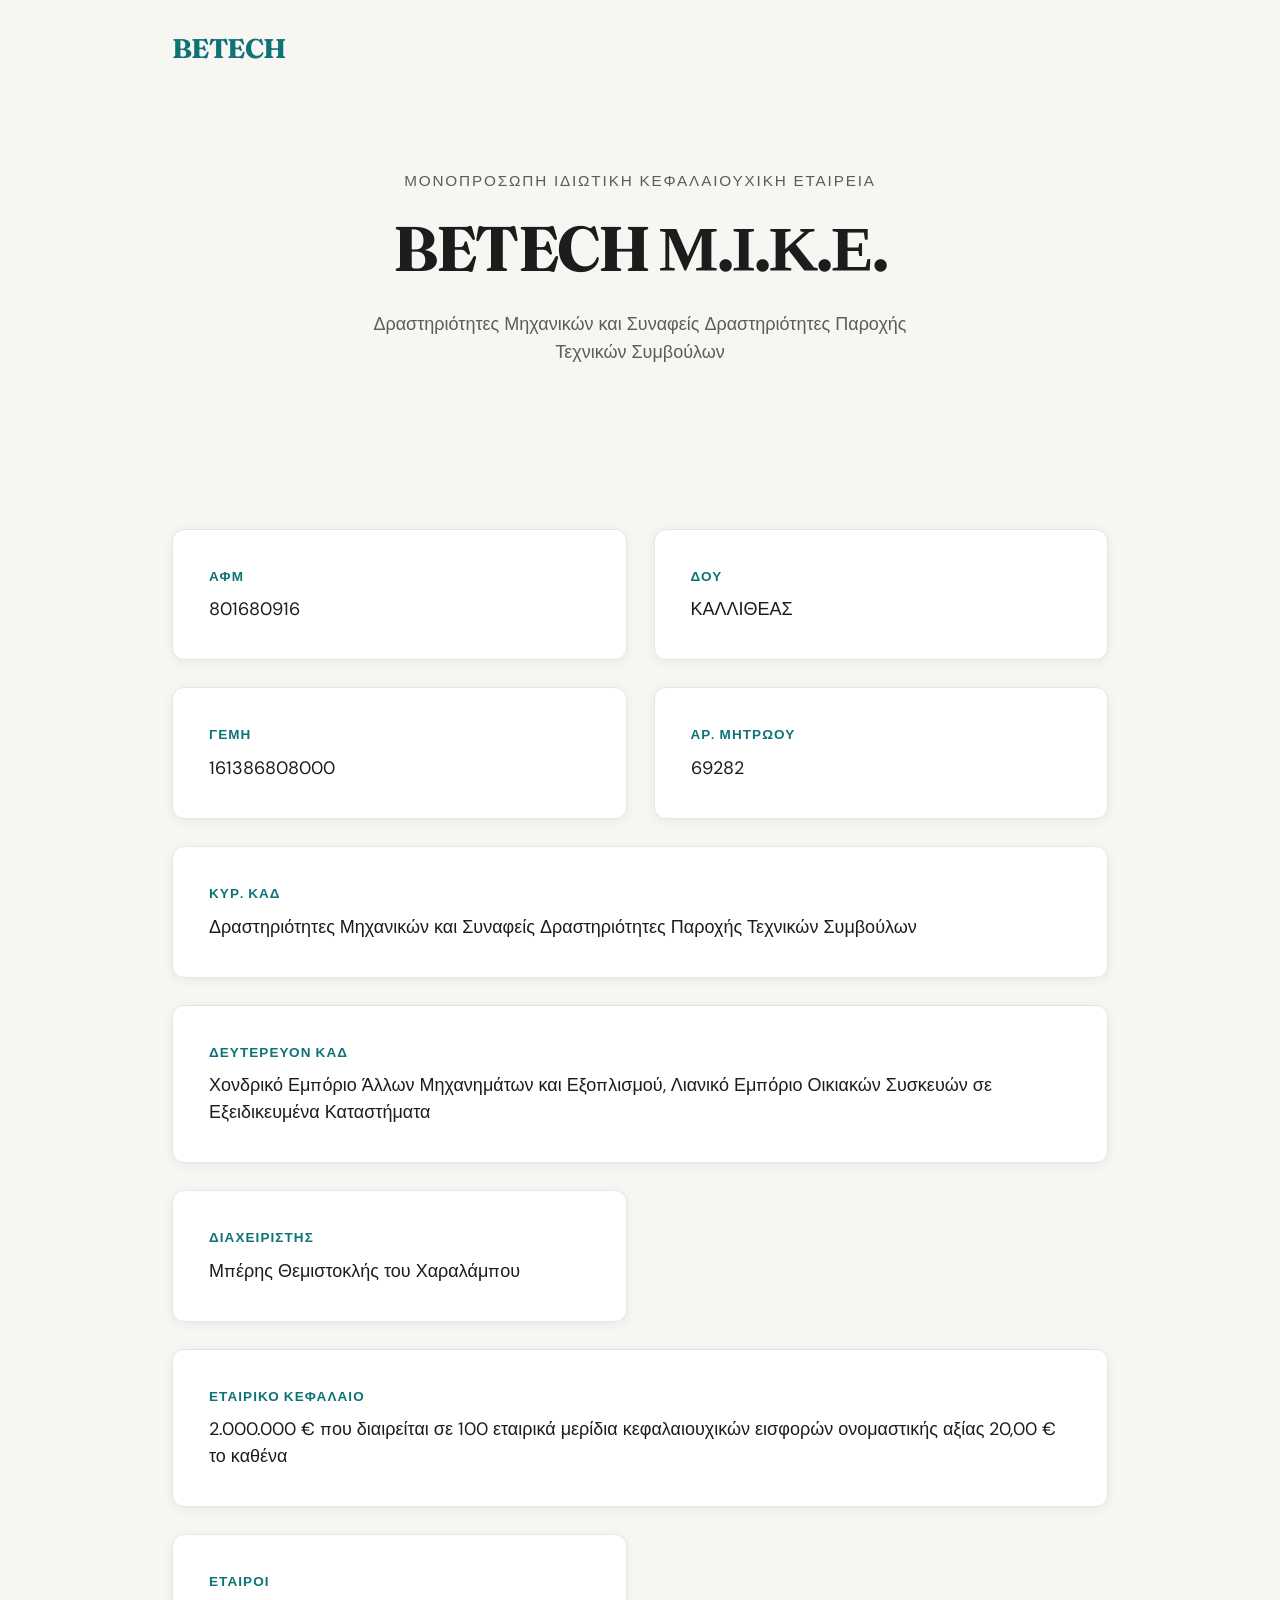
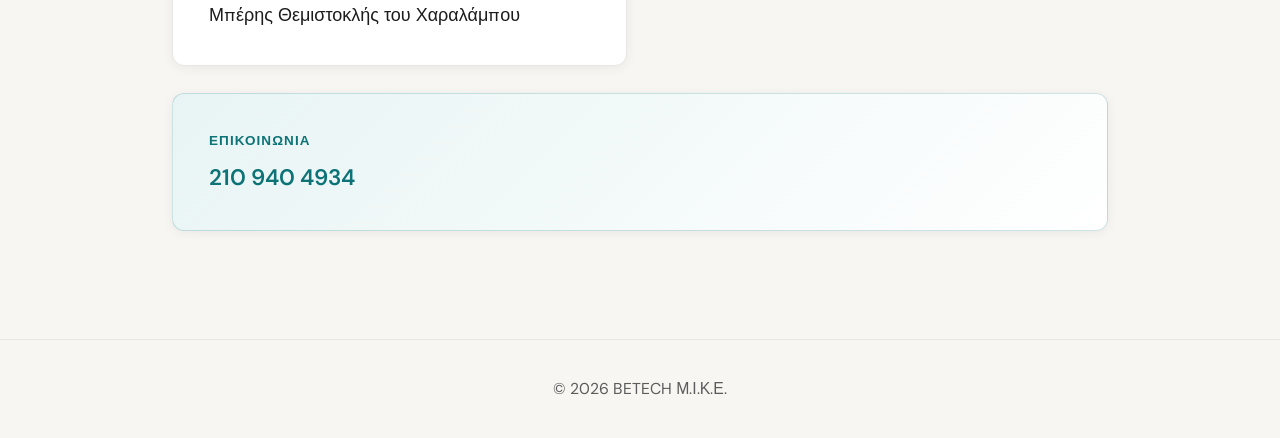
==== index.html @ f54cb6ce "update site" ====
<!DOCTYPE html>
<html lang="el">
<head>
  <meta charset="utf-8" />
  <meta name="viewport" content="width=device-width, initial-scale=1" />
  <meta name="description" content="BETECH Μονοπρόσωπη Ιδιωτική Κεφαλαιουχική Εταιρεία — Εταιρικά στοιχεία και επικοινωνία." />
  <title>BETECH Μ.Ι.Κ.Ε.</title>
  <link rel="preconnect" href="https://fonts.googleapis.com" />
  <link rel="preconnect" href="https://fonts.gstatic.com" crossorigin />
  <link href="https://fonts.googleapis.com/css2?family=DM+Sans:ital,opsz,wght@0,9..40,400;0,9..40,500;0,9..40,600;0,9..40,700;1,9..40,400&family=Fraunces:opsz,wght@9..144,600;9..144,700&display=swap" rel="stylesheet" />
  <link rel="stylesheet" href="styles.css" />
</head>
<body>
  <div class="page">
    <header class="header">
      <a href="/" class="logo">BETECH</a>
    </header>

    <main class="main">
      <section class="hero">
        <p class="hero-label">Μονοπρόσωπη Ιδιωτική Κεφαλαιουχική Εταιρεία</p>
        <h1 class="hero-title">BETECH Μ.Ι.Κ.Ε.</h1>
        <p class="hero-subtitle">Δραστηριότητες Μηχανικών και Συναφείς Δραστηριότητες Παροχής Τεχνικών Συμβούλων</p>
      </section>

      <section class="details" aria-label="Εταιρικά στοιχεία">
        <div class="details-grid">
          <article class="detail-card">
            <span class="detail-label">ΑΦΜ</span>
            <span class="detail-value">801680916</span>
          </article>
          <article class="detail-card">
            <span class="detail-label">ΔΟΥ</span>
            <span class="detail-value">ΚΑΛΛΙΘΕΑΣ</span>
          </article>
          <article class="detail-card">
            <span class="detail-label">ΓΕΜΗ</span>
            <span class="detail-value">161386808000</span>
          </article>
          <article class="detail-card">
            <span class="detail-label">ΑΡ. ΜΗΤΡΩΟΥ</span>
            <span class="detail-value">69282</span>
          </article>
          <article class="detail-card detail-card--wide">
            <span class="detail-label">ΚΥΡ. ΚΑΔ</span>
            <span class="detail-value">Δραστηριότητες Μηχανικών και Συναφείς Δραστηριότητες Παροχής Τεχνικών Συμβούλων</span>
          </article>
          <article class="detail-card detail-card--wide">
            <span class="detail-label">ΔΕΥΤΕΡΕΥΟΝ ΚΑΔ</span>
            <span class="detail-value">Χονδρικό Εμπόριο Άλλων Μηχανημάτων και Εξοπλισμού, Λιανικό Εμπόριο Οικιακών Συσκευών σε Εξειδικευμένα Καταστήματα</span>
          </article>
          <article class="detail-card">
            <span class="detail-label">ΔΙΑΧΕΙΡΙΣΤΗΣ</span>
            <span class="detail-value">Μπέρης Θεμιστοκλής του Χαραλάμπου</span>
          </article>
          <article class="detail-card detail-card--wide">
            <span class="detail-label">ΕΤΑΙΡΙΚΟ ΚΕΦΑΛΑΙΟ</span>
            <span class="detail-value">2.000.000 € που διαιρείται σε 100 εταιρικά μερίδια κεφαλαιουχικών εισφορών ονομαστικής αξίας 20,00 € το καθένα</span>
          </article>
          <article class="detail-card">
            <span class="detail-label">ΕΤΑΙΡΟΙ</span>
            <span class="detail-value">Μπέρης Θεμιστοκλής του Χαραλάμπου</span>
          </article>
          <article class="detail-card detail-card--contact">
            <span class="detail-label">ΕΠΙΚΟΙΝΩΝΙΑ</span>
            <a href="tel:+302109404934" class="detail-value detail-value--link">210 940 4934</a>
          </article>
        </div>
      </section>
    </main>

    <footer class="footer">
      <p>© <span id="year"></span> BETECH Μ.Ι.Κ.Ε.</p>
    </footer>
  </div>
  <script>
    document.getElementById('year').textContent = new Date().getFullYear();
  </script>
</body>
</html>
---- styles.css ----
/* BETECH — design tokens & base */
:root {
  --color-bg: #f8f6f3;
  --color-surface: #ffffff;
  --color-text: #1c1c1c;
  --color-text-muted: #5c5c5c;
  --color-accent: #0d7377;
  --color-accent-soft: #e8f4f4;
  --color-border: #e8e6e3;
  --font-heading: "Fraunces", Georgia, serif;
  --font-body: "DM Sans", -apple-system, BlinkMacSystemFont, sans-serif;
  --space-xs: 0.5rem;
  --space-sm: 1rem;
  --space-md: 1.5rem;
  --space-lg: 2rem;
  --space-xl: 3rem;
  --space-2xl: 4rem;
  --space-3xl: 6rem;
  --radius: 12px;
  --radius-lg: 20px;
  --shadow: 0 2px 12px rgba(0, 0, 0, 0.06);
  --shadow-hover: 0 8px 28px rgba(0, 0, 0, 0.08);
  --max-width: 56rem;
  --transition: 0.2s ease;
}

*,
*::before,
*::after {
  box-sizing: border-box;
}

html {
  font-size: 18px;
  -webkit-text-size-adjust: 100%;
}

body {
  margin: 0;
  font-family: var(--font-body);
  font-weight: 400;
  line-height: 1.6;
  color: var(--color-text);
  background: var(--color-bg);
  min-height: 100vh;
}

.page {
  min-height: 100vh;
  display: flex;
  flex-direction: column;
}

/* Header */
.header {
  padding: var(--space-md) var(--space-lg);
  max-width: var(--max-width);
  margin: 0 auto;
  width: 100%;
}

.logo {
  font-family: var(--font-heading);
  font-size: 1.5rem;
  font-weight: 700;
  color: var(--color-accent);
  text-decoration: none;
  letter-spacing: -0.02em;
  transition: color var(--transition);
}

.logo:hover {
  color: var(--color-text);
}

/* Main */
.main {
  flex: 1;
  width: 100%;
  max-width: var(--max-width);
  margin: 0 auto;
  padding: 0 var(--space-lg) var(--space-3xl);
}

/* Hero */
.hero {
  text-align: center;
  padding: var(--space-2xl) 0 var(--space-3xl);
}

.hero-label {
  font-size: 0.85rem;
  font-weight: 500;
  letter-spacing: 0.12em;
  text-transform: uppercase;
  color: var(--color-text-muted);
  margin: 0 0 var(--space-sm);
}

.hero-title {
  font-family: var(--font-heading);
  font-size: clamp(2.25rem, 5vw, 3.5rem);
  font-weight: 700;
  line-height: 1.15;
  letter-spacing: -0.03em;
  color: var(--color-text);
  margin: 0 0 var(--space-md);
}

.hero-subtitle {
  font-size: 1rem;
  color: var(--color-text-muted);
  max-width: 32rem;
  margin: 0 auto;
  line-height: 1.55;
}

/* Details grid */
.details {
  margin-top: var(--space-xl);
}

.details-grid {
  display: grid;
  grid-template-columns: repeat(2, 1fr);
  gap: var(--space-md);
  list-style: none;
  margin: 0;
  padding: 0;
}

@media (max-width: 640px) {
  .details-grid {
    grid-template-columns: 1fr;
  }
}

.detail-card {
  background: var(--color-surface);
  border-radius: var(--radius);
  padding: var(--space-lg);
  box-shadow: var(--shadow);
  border: 1px solid var(--color-border);
  transition: box-shadow var(--transition), border-color var(--transition);
}

.detail-card:hover {
  box-shadow: var(--shadow-hover);
  border-color: var(--color-accent-soft);
}

.detail-card--wide {
  grid-column: 1 / -1;
}

.detail-card--contact {
  grid-column: 1 / -1;
  background: linear-gradient(135deg, var(--color-accent-soft) 0%, var(--color-surface) 100%);
  border-color: rgba(13, 115, 119, 0.2);
}

.detail-label {
  display: block;
  font-size: 0.75rem;
  font-weight: 600;
  letter-spacing: 0.08em;
  text-transform: uppercase;
  color: var(--color-accent);
  margin-bottom: var(--space-xs);
}

.detail-value {
  display: block;
  font-size: 1rem;
  color: var(--color-text);
  line-height: 1.5;
}

.detail-value--link {
  color: var(--color-accent);
  text-decoration: none;
  font-weight: 600;
  font-size: 1.25rem;
  transition: color var(--transition);
}

.detail-value--link:hover {
  color: var(--color-text);
}

/* Footer */
.footer {
  padding: var(--space-lg);
  text-align: center;
  font-size: 0.875rem;
  color: var(--color-text-muted);
  border-top: 1px solid var(--color-border);
  margin-top: auto;
}

.footer p {
  margin: 0;
}
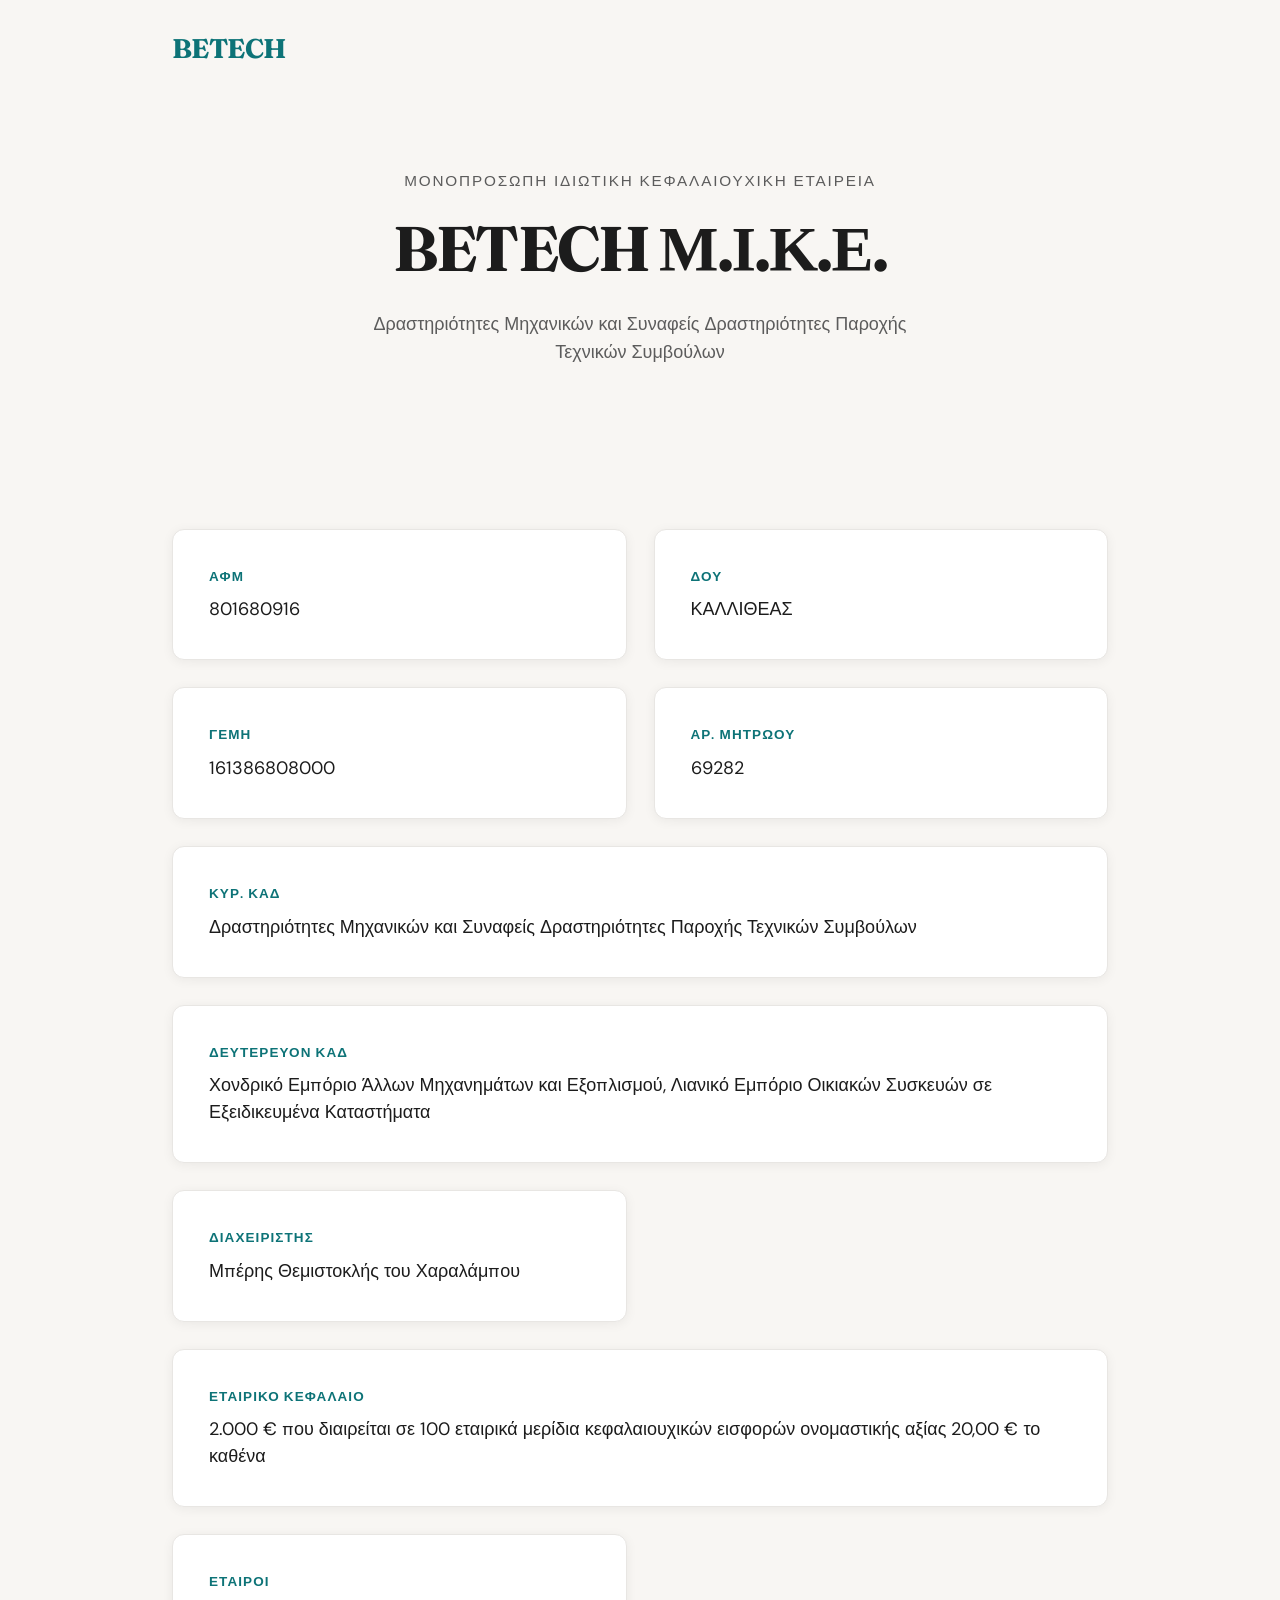
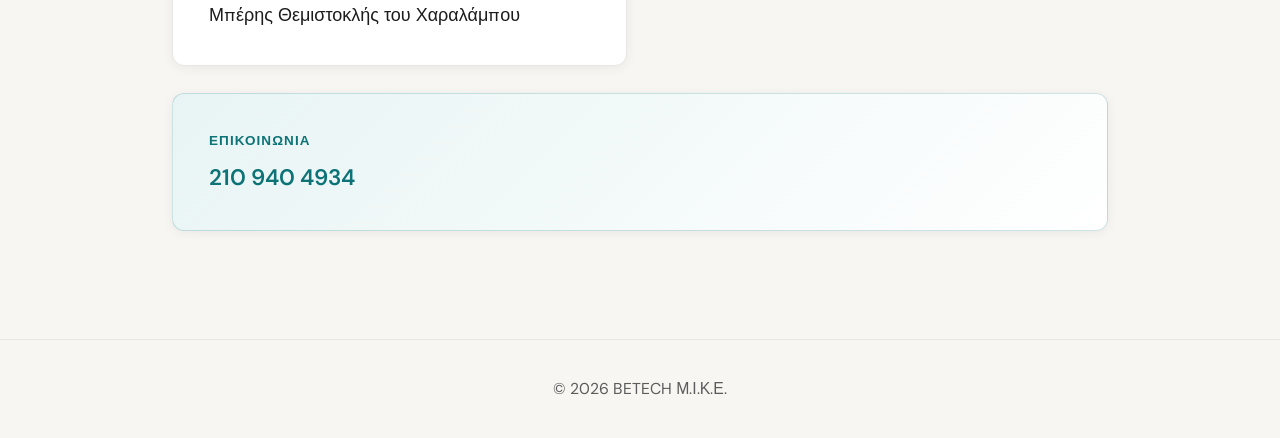
==== commit b2d6edb2: "Update index.html" ====
--- a/index.html
+++ b/index.html
@@ -55,7 +55,7 @@
           </article>
           <article class="detail-card detail-card--wide">
             <span class="detail-label">ΕΤΑΙΡΙΚΟ ΚΕΦΑΛΑΙΟ</span>
-            <span class="detail-value">2.000.000 € που διαιρείται σε 100 εταιρικά μερίδια κεφαλαιουχικών εισφορών ονομαστικής αξίας 20,00 € το καθένα</span>
+            <span class="detail-value">2.000 € που διαιρείται σε 100 εταιρικά μερίδια κεφαλαιουχικών εισφορών ονομαστικής αξίας 20,00 € το καθένα</span>
           </article>
           <article class="detail-card">
             <span class="detail-label">ΕΤΑΙΡΟΙ</span>
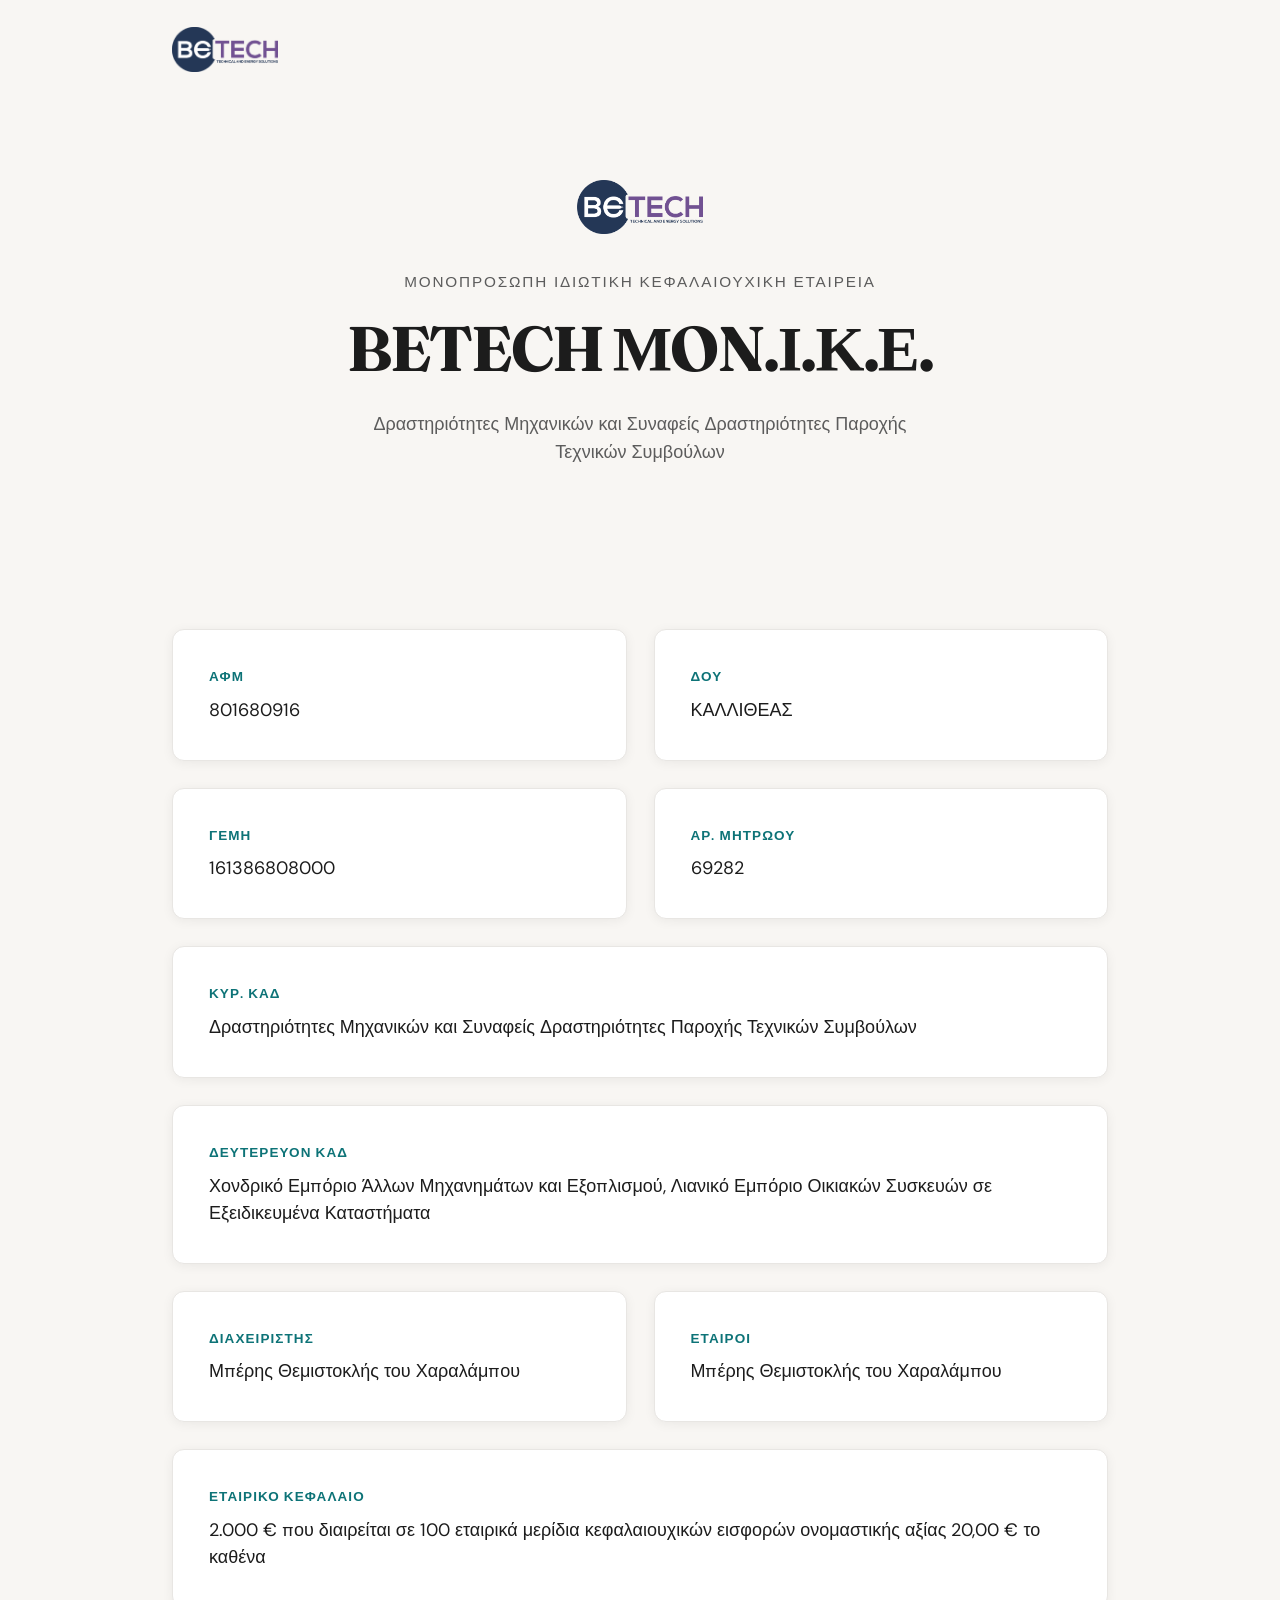
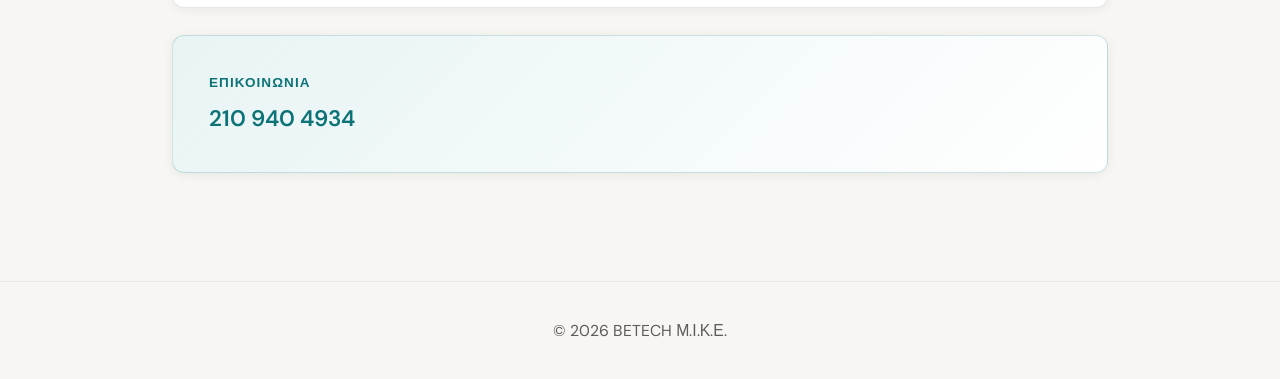
==== commit b32acd13: "add logo" ====
--- a/index.html
+++ b/index.html
@@ -13,13 +13,16 @@
 <body>
   <div class="page">
     <header class="header">
-      <a href="/" class="logo">BETECH</a>
+      <a href="/" class="logo" aria-label="BETECH">
+        <img src="logo.png" alt="" class="logo-img" />
+      </a>
     </header>
 
     <main class="main">
       <section class="hero">
+        <img src="logo.png" alt="" class="hero-logo" width="120" height="120" />
         <p class="hero-label">Μονοπρόσωπη Ιδιωτική Κεφαλαιουχική Εταιρεία</p>
-        <h1 class="hero-title">BETECH Μ.Ι.Κ.Ε.</h1>
+        <h1 class="hero-title">BETECH ΜON.Ι.Κ.Ε.</h1>
         <p class="hero-subtitle">Δραστηριότητες Μηχανικών και Συναφείς Δραστηριότητες Παροχής Τεχνικών Συμβούλων</p>
       </section>
 
@@ -53,13 +56,13 @@
             <span class="detail-label">ΔΙΑΧΕΙΡΙΣΤΗΣ</span>
             <span class="detail-value">Μπέρης Θεμιστοκλής του Χαραλάμπου</span>
           </article>
+          <article class="detail-card">
+            <span class="detail-label">ΕΤΑΙΡΟΙ</span>
+            <span class="detail-value">Μπέρης Θεμιστοκλής του Χαραλάμπου</span>
+          </article>
           <article class="detail-card detail-card--wide">
             <span class="detail-label">ΕΤΑΙΡΙΚΟ ΚΕΦΑΛΑΙΟ</span>
             <span class="detail-value">2.000 € που διαιρείται σε 100 εταιρικά μερίδια κεφαλαιουχικών εισφορών ονομαστικής αξίας 20,00 € το καθένα</span>
-          </article>
-          <article class="detail-card">
-            <span class="detail-label">ΕΤΑΙΡΟΙ</span>
-            <span class="detail-value">Μπέρης Θεμιστοκλής του Χαραλάμπου</span>
           </article>
           <article class="detail-card detail-card--contact">
             <span class="detail-label">ΕΠΙΚΟΙΝΩΝΙΑ</span>
--- a/styles.css
+++ b/styles.css
@@ -60,17 +60,16 @@
 }
 
 .logo {
-  font-family: var(--font-heading);
-  font-size: 1.5rem;
-  font-weight: 700;
-  color: var(--color-accent);
+  display: inline-block;
   text-decoration: none;
-  letter-spacing: -0.02em;
-  transition: color var(--transition);
-}
-
-.logo:hover {
-  color: var(--color-text);
+  line-height: 0;
+}
+
+.logo-img {
+  display: block;
+  height: 2.5rem;
+  width: auto;
+  object-fit: contain;
 }
 
 /* Main */
@@ -86,6 +85,14 @@
 .hero {
   text-align: center;
   padding: var(--space-2xl) 0 var(--space-3xl);
+}
+
+.hero-logo {
+  display: block;
+  margin: 0 auto var(--space-lg);
+  width: 7rem;
+  height: auto;
+  object-fit: contain;
 }
 
 .hero-label {
